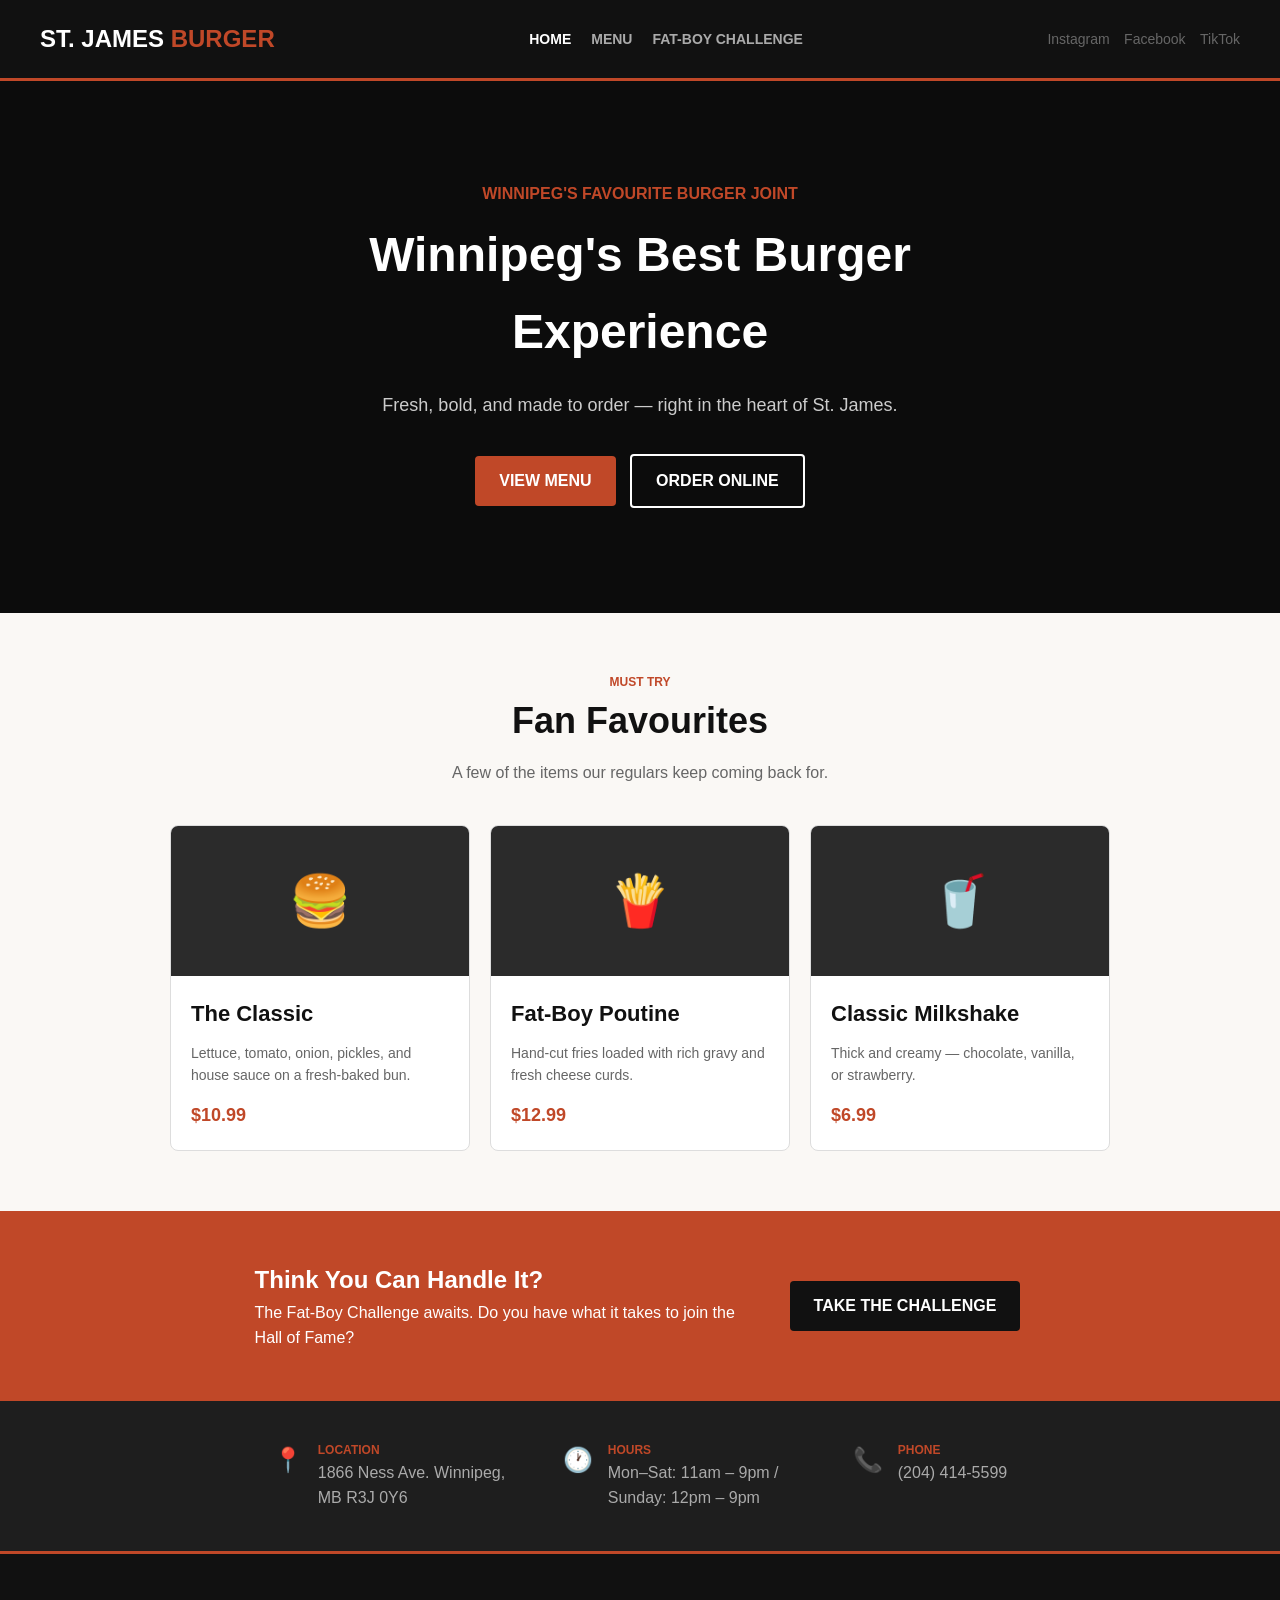
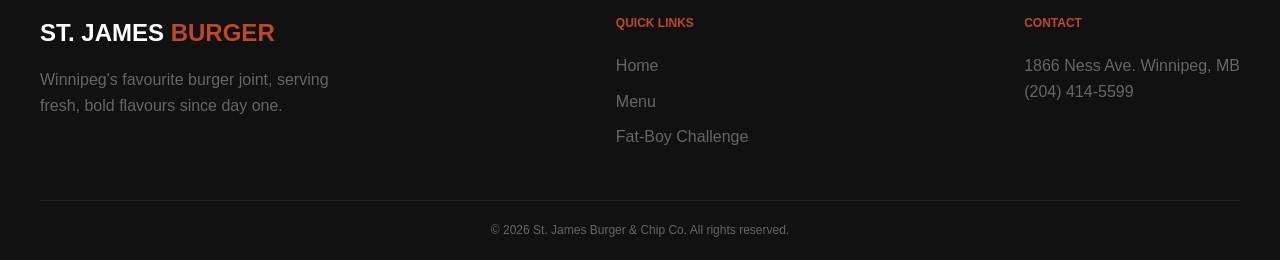
==== index.html @ 5bda3bba "june 4" ====
<!doctype html>
<html lang="en">
  <head>
    <meta charset="UTF-8" />
    <meta name="viewport" content="width=device-width, initial-scale=1.0" />
    <title>St. James Burger & Chip Co.</title>
    <!-- Link to our simplified CSS file -->
    <link rel="stylesheet" href="style/styles.css" />
  </head>
  <body>
    <!-- NAVIGATION -->
    <nav class="navbar">
      <a href="index.html" class="nav-logo">St. James <span>Burger</span></a>
      <ul class="nav-links">
        <li><a href="index.html" class="active">Home</a></li>
        <li><a href="menu.html">Menu</a></li>
        <li><a href="challenge.html">Fat-Boy Challenge</a></li>
      </ul>
      <div class="nav-social">
        <a href="http://www.instagram.com/stjamesburger" target="_blank"
          >Instagram</a
        >
        <a href="http://facebook.com/stjamesburger" target="_blank">Facebook</a>
        <a href="http://tiktok.com/stjamesburger" target="_blank">TikTok</a>
      </div>
    </nav>

    <!-- HERO SECTION -->
    <header class="hero">
      <div class="hero-content">
        <p class="hero-eyebrow">Winnipeg's favourite burger joint</p>
        <h1>Winnipeg's Best Burger Experience</h1>
        <p class="hero-sub">
          Fresh, bold, and made to order — right in the heart of St. James.
        </p>
        <div class="btn-row">
          <a href="menu.html" class="btn btn-primary">View Menu</a>
          <a
            href="https://order.online/store/st-james-burger-chip-co-ness-ave-341763"
            target="_blank"
            class="btn btn-outline"
            >Order Online</a
          >
        </div>
      </div>
    </header>

    <!-- FEATURED ITEMS -->
    <section class="featured">
      <p class="section-label">Must Try</p>
      <h2 class="section-title">Fan Favourites</h2>
      <p class="section-sub">
        A few of the items our regulars keep coming back for.
      </p>

      <div class="cards-grid">
        <!-- Card 1 -->
        <article class="card">
          <div class="card-img">🍔</div>
          <div class="card-body">
            <h3 class="card-name">The Classic</h3>
            <p class="card-desc">
              Lettuce, tomato, onion, pickles, and house sauce on a fresh-baked
              bun.
            </p>
            <span class="card-price">$10.99</span>
          </div>
        </article>

        <!-- Card 2 -->
        <article class="card">
          <div class="card-img">🍟</div>
          <div class="card-body">
            <h3 class="card-name">Fat-Boy Poutine</h3>
            <p class="card-desc">
              Hand-cut fries loaded with rich gravy and fresh cheese curds.
            </p>
            <span class="card-price">$12.99</span>
          </div>
        </article>

        <!-- Card 3 -->
        <article class="card">
          <div class="card-img">🥤</div>
          <div class="card-body">
            <h3 class="card-name">Classic Milkshake</h3>
            <p class="card-desc">
              Thick and creamy — chocolate, vanilla, or strawberry.
            </p>
            <span class="card-price">$6.99</span>
          </div>
        </article>
      </div>
    </section>

    <!-- PROMO BANNER -->
    <div class="promo-banner">
      <div class="promo-text">
        <h2>Think You Can Handle It?</h2>
        <p>
          The Fat-Boy Challenge awaits. Do you have what it takes to join the
          Hall of Fame?
        </p>
      </div>
      <a href="challenge.html" class="btn btn-dark">Take the Challenge</a>
    </div>

    <!-- INFO STRIP -->
    <div class="info-strip">
      <div class="info-block">
        <span class="info-icon">📍</span>
        <div class="info-content">
          <p class="info-label">Location</p>
          <p class="info-text">1866 Ness Ave. Winnipeg, MB R3J 0Y6</p>
        </div>
      </div>

      <div class="info-block">
        <span class="info-icon">🕐</span>
        <div class="info-content">
          <p class="info-label">Hours</p>
          <p class="info-text">Mon–Sat: 11am – 9pm / Sunday: 12pm – 9pm</p>
        </div>
      </div>

      <div class="info-block">
        <span class="info-icon">📞</span>
        <div class="info-content">
          <p class="info-label">Phone</p>
          <p class="info-text">(204) 414-5599</p>
        </div>
      </div>
    </div>

    <!-- FOOTER -->
    <footer class="footer">
      <div class="footer-inner">
        <div class="footer-brand">
          <div class="nav-logo">St. James <span>Burger</span></div>
          <p>
            Winnipeg's favourite burger joint, serving fresh, bold flavours
            since day one.
          </p>
        </div>

        <div class="footer-links-section">
          <p class="footer-heading">Quick Links</p>
          <ul class="footer-links">
            <li><a href="index.html">Home</a></li>
            <li><a href="menu.html">Menu</a></li>
            <li><a href="challenge.html">Fat-Boy Challenge</a></li>
          </ul>
        </div>

        <div class="footer-contact">
          <p class="footer-heading">Contact</p>
          <p>1866 Ness Ave. Winnipeg, MB<br />(204) 414-5599</p>
        </div>
      </div>
      <div class="footer-bottom">
        <p>&copy; 2026 St. James Burger & Chip Co. All rights reserved.</p>
      </div>
    </footer>
  </body>
</html>
---- style/styles.css ----
/* 
   SIMPLIFIED CSS STYLESHEET
   This version uses standard CSS techniques and avoids complex variables or advanced animations.
*/

/* 1. GENERAL STYLES */
* {
  box-sizing: border-box;
  margin: 0;
  padding: 0;
}

body {
  font-family: "Arial", sans-serif; /* Standard font */
  background-color: #faf8f5;
  color: #111111;
  line-height: 1.6;
}

a {
  text-decoration: none;
  color: inherit;
}

ul {
  list-style: none;
}

/* 2. NAVIGATION */
.navbar {
  background-color: #111111;
  color: #ffffff;
  padding: 20px 40px;
  display: flex;
  justify-content: space-between;
  align-items: center;
  border-bottom: 3px solid #c04828;
}

.nav-logo {
  font-size: 24px;
  font-weight: bold;
  text-transform: uppercase;
}

.nav-logo span {
  color: #c04828;
}

.nav-links {
  display: flex;
}

.nav-links li {
  margin-left: 20px;
}

.nav-links a {
  color: #aaaaaa;
  font-size: 14px;
  font-weight: bold;
  text-transform: uppercase;
}

.nav-links a:hover,
.nav-links a.active {
  color: #ffffff;
}

.nav-social a {
  color: #666666;
  margin-left: 10px;
  font-size: 14px;
}

/* 3. HERO SECTION */
.hero {
  background-color: #1e1e1e;
  background-image: url("https://images.squarespace-cdn.com/content/v1/6244bc1489f5d95526ce2e07/b008f5d4-652f-4034-b422-4b54544e9954/Website+Background+copy.jpg");
  background-size: cover;
  background-position: center;
  color: #ffffff;
  padding: 100px 20px;
  text-align: center;
  position: relative;
}

/* Dark overlay for readability */
.hero::before {
  content: "";
  position: absolute;
  top: 0;
  left: 0;
  width: 100%;
  height: 100%;
  background: rgba(0, 0, 0, 0.6);
}

.hero-content {
  position: relative; /* Brings text above the overlay */
  max-width: 800px;
  margin: 0 auto;
}

.hero-eyebrow {
  color: #c04828;
  text-transform: uppercase;
  font-weight: bold;
  margin-bottom: 10px;
}

.hero h1 {
  font-size: 48px;
  margin-bottom: 20px;
}

.hero-sub {
  font-size: 18px;
  margin-bottom: 30px;
  color: #cccccc;
}

/* 4. BUTTONS */
.btn {
  display: inline-block;
  padding: 12px 24px;
  font-weight: bold;
  text-transform: uppercase;
  border-radius: 4px;
  margin: 5px;
}

.btn-primary {
  background-color: #c04828;
  color: #ffffff;
}

.btn-outline {
  border: 2px solid #ffffff;
  color: #ffffff;
}

.btn-dark {
  background-color: #111111;
  color: #ffffff;
}

/* 5. SECTIONS */
section {
  padding: 60px 20px;
  text-align: center;
}

.section-label {
  color: #c04828;
  font-weight: bold;
  text-transform: uppercase;
  font-size: 12px;
}

.section-title {
  font-size: 36px;
  margin-bottom: 10px;
}

.section-sub {
  color: #666666;
  margin-bottom: 40px;
}

/* 6. CARDS GRID */
.cards-grid {
  display: flex;
  justify-content: center;
  flex-wrap: wrap;
  gap: 20px;
}

.card {
  background: #ffffff;
  border: 1px solid #dddddd;
  width: 300px;
  text-align: left;
  border-radius: 8px;
  overflow: hidden;
}

.card-img {
  background-color: #2b2b2b;
  height: 150px;
  display: flex;
  justify-content: center;
  align-items: center;
  font-size: 50px;
}

.card-body {
  padding: 20px;
}

.card-name {
  font-size: 22px;
  margin-bottom: 10px;
}

.card-desc {
  font-size: 14px;
  color: #666666;
  margin-bottom: 15px;
}

.card-price {
  color: #c04828;
  font-weight: bold;
  font-size: 18px;
}

/* 7. PROMO BANNER */
.promo-banner {
  background-color: #c04828;
  color: #ffffff;
  padding: 50px 20px;
  display: flex;
  justify-content: center;
  align-items: center;
  flex-wrap: wrap;
  gap: 30px;
}

.promo-text {
  text-align: left;
  max-width: 500px;
}

/* 8. INFO STRIP */
.info-strip {
  background-color: #1e1e1e;
  color: #aaaaaa;
  padding: 40px 20px;
  display: flex;
  justify-content: center;
  flex-wrap: wrap;
  gap: 40px;
}

.info-block {
  display: flex;
  align-items: flex-start;
  max-width: 250px;
  text-align: left;
}

.info-icon {
  font-size: 24px;
  margin-right: 15px;
}

.info-label {
  color: #c04828;
  font-weight: bold;
  text-transform: uppercase;
  font-size: 12px;
}

/* 9. FOOTER */
.footer {
  background-color: #111111;
  color: #666666;
  padding: 60px 40px 20px;
  border-top: 3px solid #c04828;
}

.footer-inner {
  display: flex;
  justify-content: space-between;
  flex-wrap: wrap;
  gap: 40px;
  margin-bottom: 40px;
}

.footer-brand {
  max-width: 300px;
  text-align: left;
}

.footer-brand .nav-logo {
  color: #ffffff;
  margin-bottom: 15px;
}

.footer-heading {
  color: #c04828;
  font-weight: bold;
  text-transform: uppercase;
  margin-bottom: 20px;
  font-size: 12px;
}

.footer-links li {
  margin-bottom: 10px;
}

.footer-links a:hover {
  color: #ffffff;
}

.footer-bottom {
  border-top: 1px solid #222222;
  padding-top: 20px;
  text-align: center;
  font-size: 12px;
}

/* 10. RESPONSIVE DESIGN */
@media (max-width: 768px) {
  .navbar {
    flex-direction: column;
    padding: 20px;
  }
  .nav-links {
    margin-top: 15px;
  }
  .hero h1 {
    font-size: 32px;
  }
  .promo-banner {
    flex-direction: column;
    text-align: center;
  }
  .promo-text {
    text-align: center;
  }
}
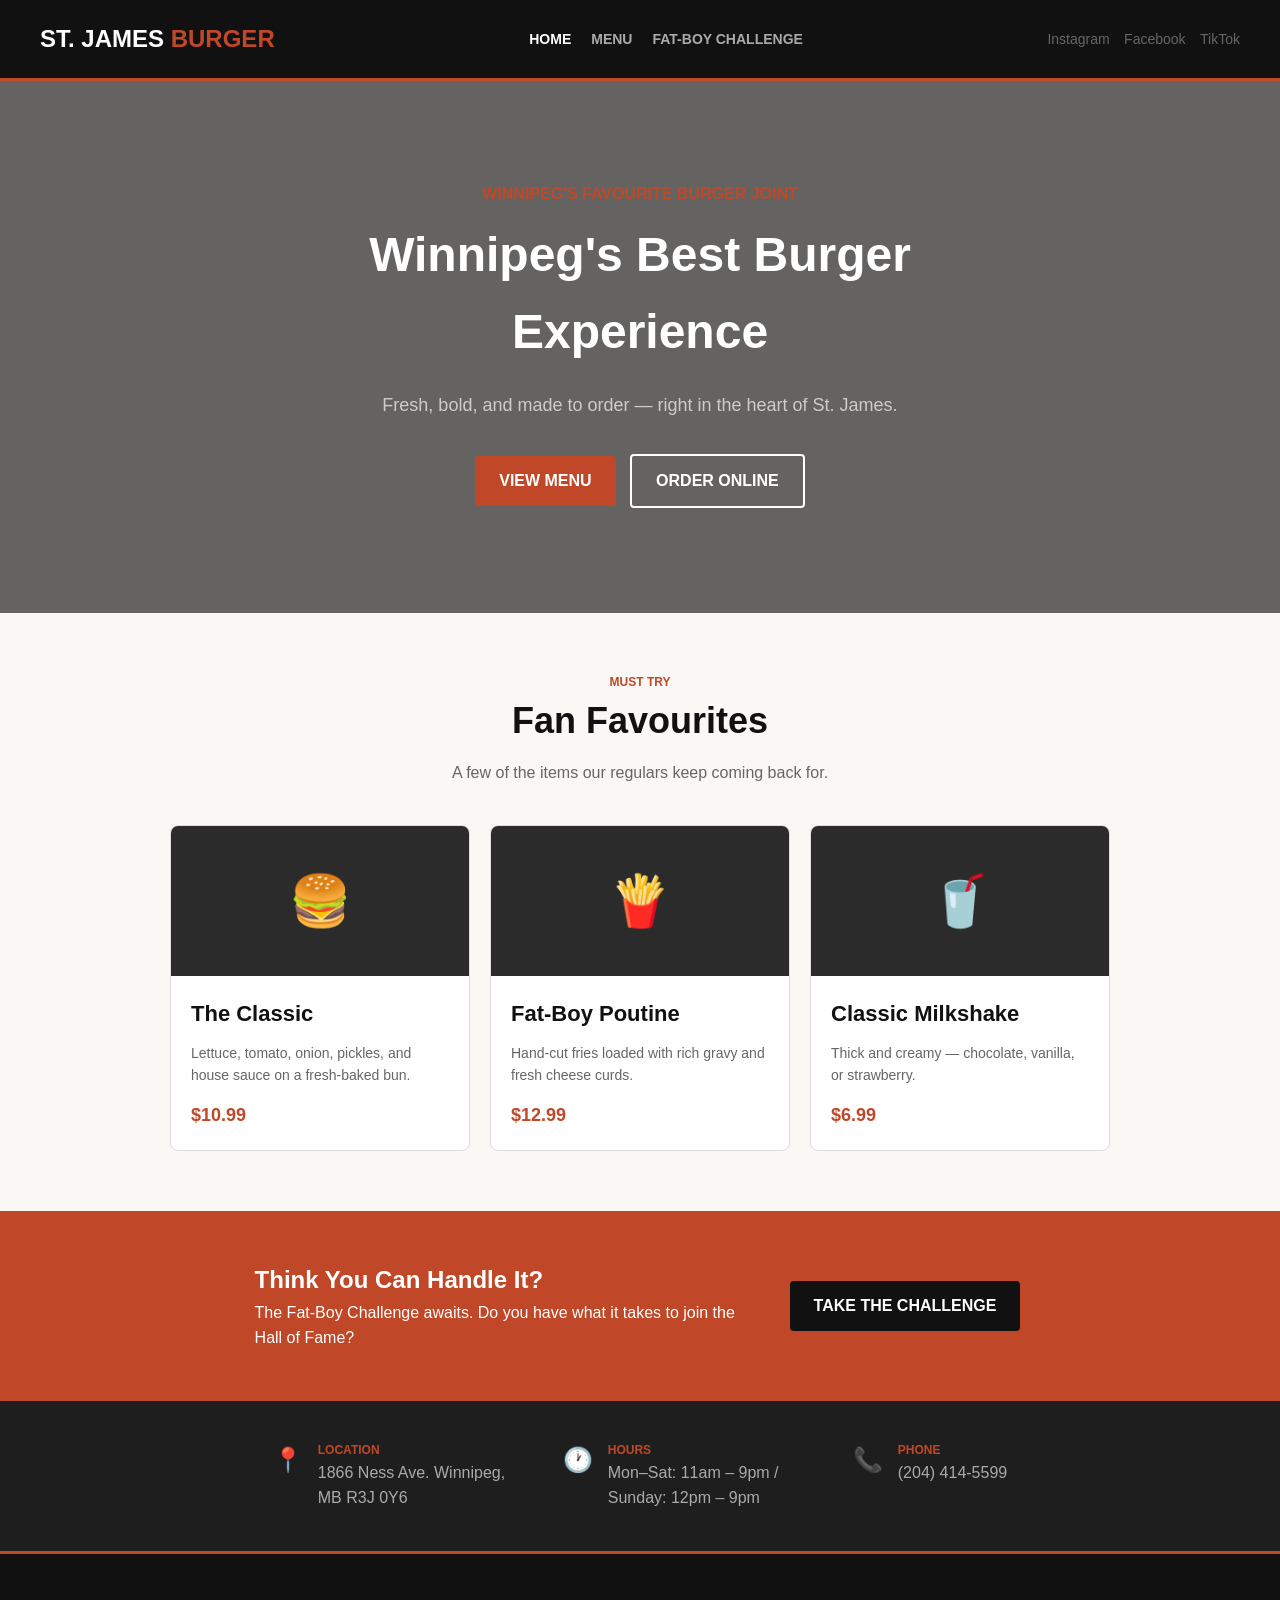
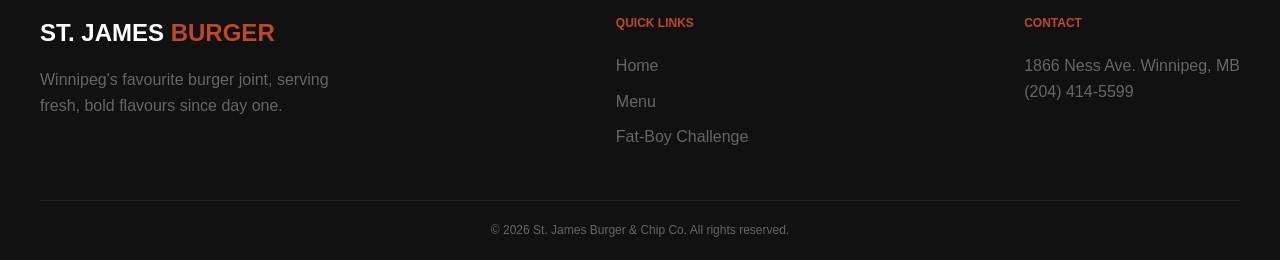
==== commit 8aa1ca2b: "june 5" ====
--- a/index.html
+++ b/index.html
@@ -56,7 +56,7 @@
       <div class="cards-grid">
         <!-- Card 1 -->
         <article class="card">
-          <div class="card-img">🍔</div>
+          <div class="card-img">&#127828;</div>
           <div class="card-body">
             <h3 class="card-name">The Classic</h3>
             <p class="card-desc">
--- a/style/styles.css
+++ b/style/styles.css
@@ -1,8 +1,3 @@
-/* 
-   SIMPLIFIED CSS STYLESHEET
-   This version uses standard CSS techniques and avoids complex variables or advanced animations.
-*/
-
 /* 1. GENERAL STYLES */
 * {
   box-sizing: border-box;
@@ -11,7 +6,7 @@
 }
 
 body {
-  font-family: "Arial", sans-serif; /* Standard font */
+  font-family: Arial, sans-serif;
   background-color: #faf8f5;
   color: #111111;
   line-height: 1.6;
@@ -73,9 +68,8 @@
   font-size: 14px;
 }
 
-/* 3. HERO SECTION */
+/* 3. HERO */
 .hero {
-  background-color: #1e1e1e;
   background-image: url("https://images.squarespace-cdn.com/content/v1/6244bc1489f5d95526ce2e07/b008f5d4-652f-4034-b422-4b54544e9954/Website+Background+copy.jpg");
   background-size: cover;
   background-position: center;
@@ -85,21 +79,17 @@
   position: relative;
 }
 
-/* Dark overlay for readability */
 .hero::before {
   content: "";
   position: absolute;
-  top: 0;
-  left: 0;
-  width: 100%;
-  height: 100%;
+  inset: 0;
   background: rgba(0, 0, 0, 0.6);
 }
 
 .hero-content {
-  position: relative; /* Brings text above the overlay */
+  position: relative;
   max-width: 800px;
-  margin: 0 auto;
+  margin: auto;
 }
 
 .hero-eyebrow {
@@ -116,8 +106,8 @@
 
 .hero-sub {
   font-size: 18px;
+  color: #cccccc;
   margin-bottom: 30px;
-  color: #cccccc;
 }
 
 /* 4. BUTTONS */
@@ -128,21 +118,19 @@
   text-transform: uppercase;
   border-radius: 4px;
   margin: 5px;
+  color: #ffffff;
 }
 
 .btn-primary {
   background-color: #c04828;
-  color: #ffffff;
 }
 
 .btn-outline {
   border: 2px solid #ffffff;
-  color: #ffffff;
 }
 
 .btn-dark {
   background-color: #111111;
-  color: #ffffff;
 }
 
 /* 5. SECTIONS */
@@ -153,9 +141,9 @@
 
 .section-label {
   color: #c04828;
-  font-weight: bold;
-  text-transform: uppercase;
   font-size: 12px;
+  font-weight: bold;
+  text-transform: uppercase;
 }
 
 .section-title {
@@ -168,7 +156,7 @@
   margin-bottom: 40px;
 }
 
-/* 6. CARDS GRID */
+/* 6. CARDS */
 .cards-grid {
   display: flex;
   justify-content: center;
@@ -180,9 +168,9 @@
   background: #ffffff;
   border: 1px solid #dddddd;
   width: 300px;
-  text-align: left;
   border-radius: 8px;
   overflow: hidden;
+  text-align: left;
 }
 
 .card-img {
@@ -204,18 +192,18 @@
 }
 
 .card-desc {
+  color: #666666;
   font-size: 14px;
-  color: #666666;
   margin-bottom: 15px;
 }
 
 .card-price {
   color: #c04828;
-  font-weight: bold;
   font-size: 18px;
-}
-
-/* 7. PROMO BANNER */
+  font-weight: bold;
+}
+
+/* 7. PROMO */
 .promo-banner {
   background-color: #c04828;
   color: #ffffff;
@@ -228,8 +216,8 @@
 }
 
 .promo-text {
+  max-width: 500px;
   text-align: left;
-  max-width: 500px;
 }
 
 /* 8. INFO STRIP */
@@ -257,9 +245,9 @@
 
 .info-label {
   color: #c04828;
-  font-weight: bold;
-  text-transform: uppercase;
   font-size: 12px;
+  font-weight: bold;
+  text-transform: uppercase;
 }
 
 /* 9. FOOTER */
@@ -290,10 +278,10 @@
 
 .footer-heading {
   color: #c04828;
+  font-size: 12px;
   font-weight: bold;
   text-transform: uppercase;
   margin-bottom: 20px;
-  font-size: 12px;
 }
 
 .footer-links li {
@@ -311,23 +299,27 @@
   font-size: 12px;
 }
 
-/* 10. RESPONSIVE DESIGN */
+/* 10. MOBILE */
 @media (max-width: 768px) {
   .navbar {
     flex-direction: column;
     padding: 20px;
   }
+
   .nav-links {
     margin-top: 15px;
   }
+
   .hero h1 {
     font-size: 32px;
   }
+
+  .promo-banner,
+  .promo-text {
+    text-align: center;
+  }
+
   .promo-banner {
     flex-direction: column;
-    text-align: center;
-  }
-  .promo-text {
-    text-align: center;
-  }
-}
+  }
+}
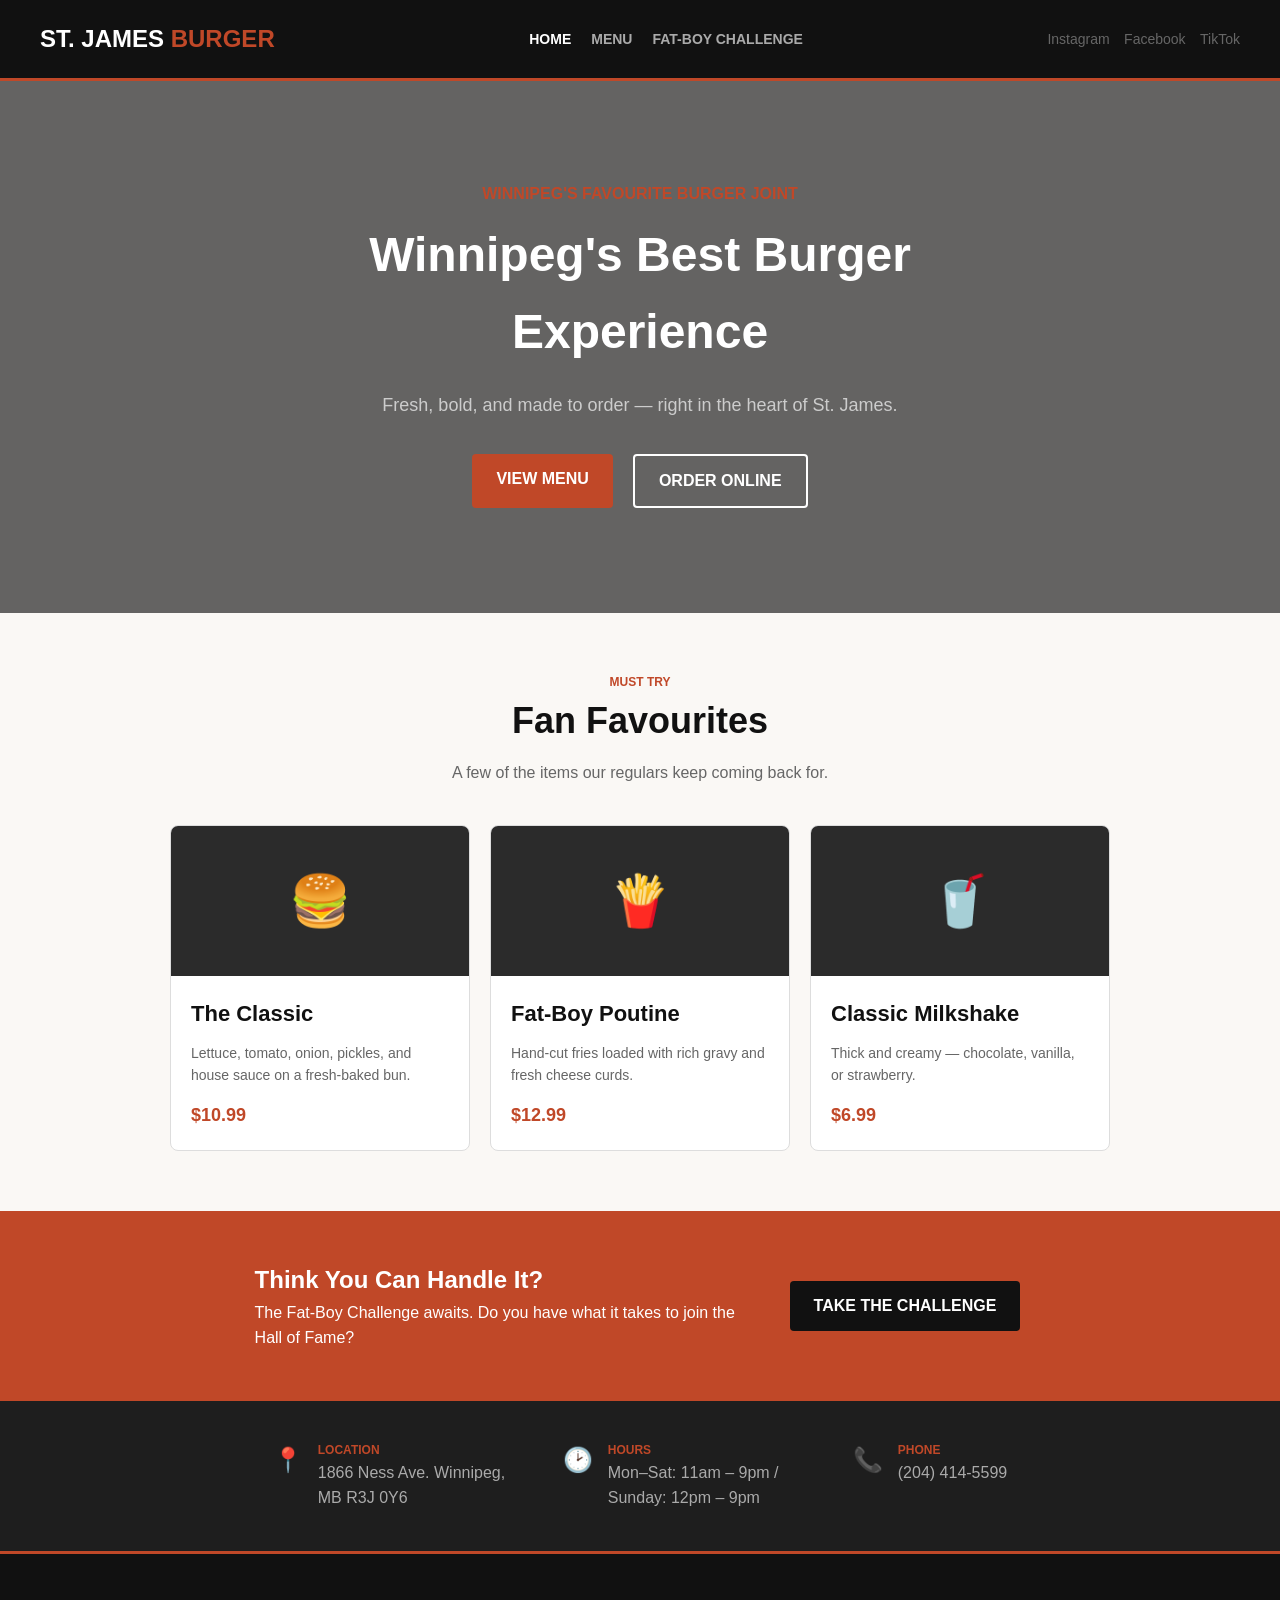
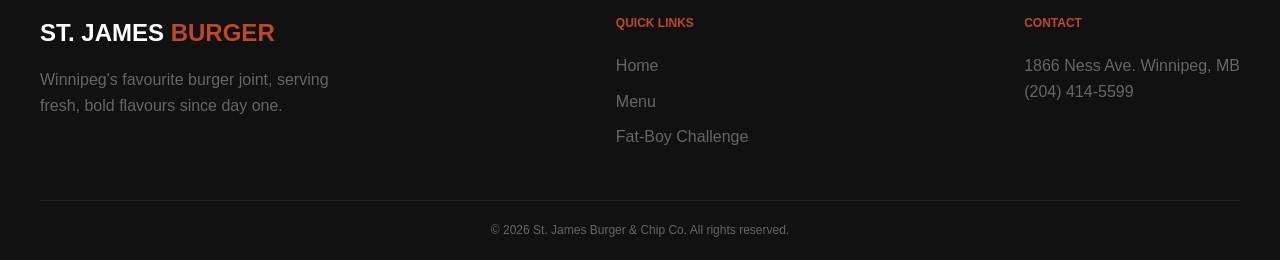
==== commit da0ba2d1: "june 11" ====
--- a/index.html
+++ b/index.html
@@ -54,7 +54,7 @@
       </p>
 
       <div class="cards-grid">
-        <!-- Card 1 -->
+        <!-- Menu Item 1 -->
         <article class="card">
           <div class="card-img">&#127828;</div>
           <div class="card-body">
@@ -67,9 +67,9 @@
           </div>
         </article>
 
-        <!-- Card 2 -->
+        <!-- Menu Item 2 -->
         <article class="card">
-          <div class="card-img">🍟</div>
+          <div class="card-img">&#x1F35F;</div>
           <div class="card-body">
             <h3 class="card-name">Fat-Boy Poutine</h3>
             <p class="card-desc">
@@ -79,9 +79,9 @@
           </div>
         </article>
 
-        <!-- Card 3 -->
+        <!-- Menu Item 3 -->
         <article class="card">
-          <div class="card-img">🥤</div>
+          <div class="card-img">&#x1F964;</div>
           <div class="card-body">
             <h3 class="card-name">Classic Milkshake</h3>
             <p class="card-desc">
@@ -108,7 +108,7 @@
     <!-- INFO STRIP -->
     <div class="info-strip">
       <div class="info-block">
-        <span class="info-icon">📍</span>
+        <span class="info-icon">&#128205;</span>
         <div class="info-content">
           <p class="info-label">Location</p>
           <p class="info-text">1866 Ness Ave. Winnipeg, MB R3J 0Y6</p>
@@ -116,7 +116,7 @@
       </div>
 
       <div class="info-block">
-        <span class="info-icon">🕐</span>
+        <span class="info-icon">&#128337;</span>
         <div class="info-content">
           <p class="info-label">Hours</p>
           <p class="info-text">Mon–Sat: 11am – 9pm / Sunday: 12pm – 9pm</p>
@@ -124,7 +124,7 @@
       </div>
 
       <div class="info-block">
-        <span class="info-icon">📞</span>
+        <span class="info-icon">&#128222;</span>
         <div class="info-content">
           <p class="info-label">Phone</p>
           <p class="info-text">(204) 414-5599</p>
--- a/style/styles.css
+++ b/style/styles.css
@@ -1,4 +1,6 @@
-/* 1. GENERAL STYLES */
+/* ==========================================================================
+   1. GENERAL STYLES
+   ========================================================================== */
 * {
   box-sizing: border-box;
   margin: 0;
@@ -21,7 +23,9 @@
   list-style: none;
 }
 
-/* 2. NAVIGATION */
+/* ==========================================================================
+   2. NAVIGATION
+   ========================================================================== */
 .navbar {
   background-color: #111111;
   color: #ffffff;
@@ -68,7 +72,9 @@
   font-size: 14px;
 }
 
-/* 3. HERO */
+/* ==========================================================================
+   3. HERO
+   ========================================================================== */
 .hero {
   background-image: url("https://images.squarespace-cdn.com/content/v1/6244bc1489f5d95526ce2e07/b008f5d4-652f-4034-b422-4b54544e9954/Website+Background+copy.jpg");
   background-size: cover;
@@ -110,7 +116,16 @@
   margin-bottom: 30px;
 }
 
-/* 4. BUTTONS */
+.btn-row {
+  display: flex;
+  justify-content: center;
+  gap: 10px;
+  flex-wrap: wrap;
+}
+
+/* ==========================================================================
+   4. BUTTONS
+   ========================================================================== */
 .btn {
   display: inline-block;
   padding: 12px 24px;
@@ -119,6 +134,11 @@
   border-radius: 4px;
   margin: 5px;
   color: #ffffff;
+  transition: opacity 0.2s ease;
+}
+
+.btn:hover {
+  opacity: 0.9;
 }
 
 .btn-primary {
@@ -133,7 +153,9 @@
   background-color: #111111;
 }
 
-/* 5. SECTIONS */
+/* ==========================================================================
+   5. SECTIONS
+   ========================================================================== */
 section {
   padding: 60px 20px;
   text-align: center;
@@ -156,7 +178,9 @@
   margin-bottom: 40px;
 }
 
-/* 6. CARDS */
+/* ==========================================================================
+   6. CARDS (INDEX FEATURED ITEMS)
+   ========================================================================== */
 .cards-grid {
   display: flex;
   justify-content: center;
@@ -203,7 +227,9 @@
   font-weight: bold;
 }
 
-/* 7. PROMO */
+/* ==========================================================================
+   7. PROMO
+   ========================================================================== */
 .promo-banner {
   background-color: #c04828;
   color: #ffffff;
@@ -220,7 +246,9 @@
   text-align: left;
 }
 
-/* 8. INFO STRIP */
+/* ==========================================================================
+   8. INFO STRIP
+   ========================================================================== */
 .info-strip {
   background-color: #1e1e1e;
   color: #aaaaaa;
@@ -250,7 +278,9 @@
   text-transform: uppercase;
 }
 
-/* 9. FOOTER */
+/* ==========================================================================
+   9. FOOTER
+   ========================================================================== */
 .footer {
   background-color: #111111;
   color: #666666;
@@ -274,6 +304,11 @@
 .footer-brand .nav-logo {
   color: #ffffff;
   margin-bottom: 15px;
+}
+
+.footer-desc {
+  font-size: 14px;
+  color: #666666;
 }
 
 .footer-heading {
@@ -299,7 +334,157 @@
   font-size: 12px;
 }
 
-/* 10. MOBILE */
+/* ==========================================================================
+  10. FAST-FOOD MENU LAYOUT (MENU PAGE SPECIFIC)
+   ========================================================================== */
+.menu-header {
+  background-color: #111111;
+  color: #ffffff;
+  padding: 60px 20px;
+  text-align: center;
+  border-bottom: 3px solid #c04828;
+}
+
+.menu-header-sub {
+  font-size: 16px;
+  color: #aaaaaa;
+  margin-top: 8px;
+}
+
+.menu-content {
+  padding: 48px 40px;
+  max-width: 1200px;
+  margin: 0 auto;
+}
+
+/* Dynamic Tab Switcher Bar */
+.tab-bar {
+  display: flex;
+  justify-content: center;
+  gap: 12px;
+  margin-bottom: 40px;
+}
+
+.tab-btn {
+  background-color: #ffffff;
+  color: #111111;
+  border: 2px solid #dddddd;
+  padding: 10px 24px;
+  font-size: 14px;
+  font-weight: bold;
+  text-transform: uppercase;
+  border-radius: 25px;
+  cursor: pointer;
+  transition: all 0.2s ease;
+}
+
+.tab-btn:hover {
+  border-color: #c04828;
+  color: #c04828;
+}
+
+.tab-btn.active {
+  background-color: #c04828;
+  color: #ffffff;
+  border-color: #c04828;
+}
+
+/* Display mechanics for tab toggling */
+.menu-category {
+  display: none;
+}
+
+.menu-category.active {
+  display: block;
+}
+
+/* Responsive Two-Column Board Setup */
+.menu-grid {
+  display: grid;
+  grid-template-columns: repeat(auto-fit, minmax(450px, 1fr));
+  gap: 24px;
+}
+
+/* Wide Diner-Style Rows */
+.menu-item {
+  background-color: #ffffff;
+  border: 1px solid #dddddd;
+  border-radius: 8px;
+  padding: 20px;
+  display: flex;
+  align-items: center;
+  gap: 20px;
+  position: relative;
+  text-align: left;
+  box-shadow: 0 4px 6px rgba(0, 0, 0, 0.02);
+}
+
+.menu-item-emoji {
+  font-size: 32px;
+  background-color: #faf8f5;
+  width: 60px;
+  height: 60px;
+  display: flex;
+  align-items: center;
+  justify-content: center;
+  border-radius: 6px;
+  border: 1px solid #eeeeee;
+  flex-shrink: 0;
+}
+
+.menu-item-info {
+  flex-grow: 1;
+  padding-right: 75px; /* Ensures text never spills into price layout */
+}
+
+.menu-item-name {
+  font-size: 18px;
+  font-weight: bold;
+  color: #111111;
+  margin-bottom: 4px;
+}
+
+.menu-item-desc {
+  font-size: 13px;
+  color: #666666;
+  line-height: 1.4;
+}
+
+/* Fast Food Overhead Pricing Position */
+.menu-item-price {
+  font-size: 18px;
+  font-weight: bold;
+  color: #111111;
+  position: absolute;
+  right: 20px;
+  top: 20px;
+}
+
+/* Special Highlighting Styles (e.g., Fat-Boy Challenge Item) */
+.showcase-item {
+  border: 2px dashed #c04828;
+  background-color: #fffdfb;
+}
+
+.menu-item-price.highlight {
+  color: #c04828;
+  font-size: 19px;
+}
+
+.menu-cta {
+  text-align: center;
+  margin-top: 48px;
+}
+
+.menu-cta p {
+  color: #666666;
+  margin-bottom: 16px;
+  font-size: 15px;
+}
+
+/* ==========================================================================
+   11. MOBILE & RESPONSIVE LAYOUT adjustments
+   ========================================================================== */
 @media (max-width: 768px) {
   .navbar {
     flex-direction: column;
@@ -322,4 +507,29 @@
   .promo-banner {
     flex-direction: column;
   }
-}
+
+  /* Menu Page Mobile Fixes */
+  .menu-content {
+    padding: 32px 20px;
+  }
+
+  .tab-bar {
+    flex-wrap: wrap;
+    gap: 8px;
+  }
+
+  .tab-btn {
+    flex: 1 1 28%;
+    padding: 8px 12px;
+    font-size: 12px;
+    text-align: center;
+  }
+
+  .menu-grid {
+    grid-template-columns: 1fr;
+  }
+
+  .menu-item {
+    padding: 16px;
+  }
+}
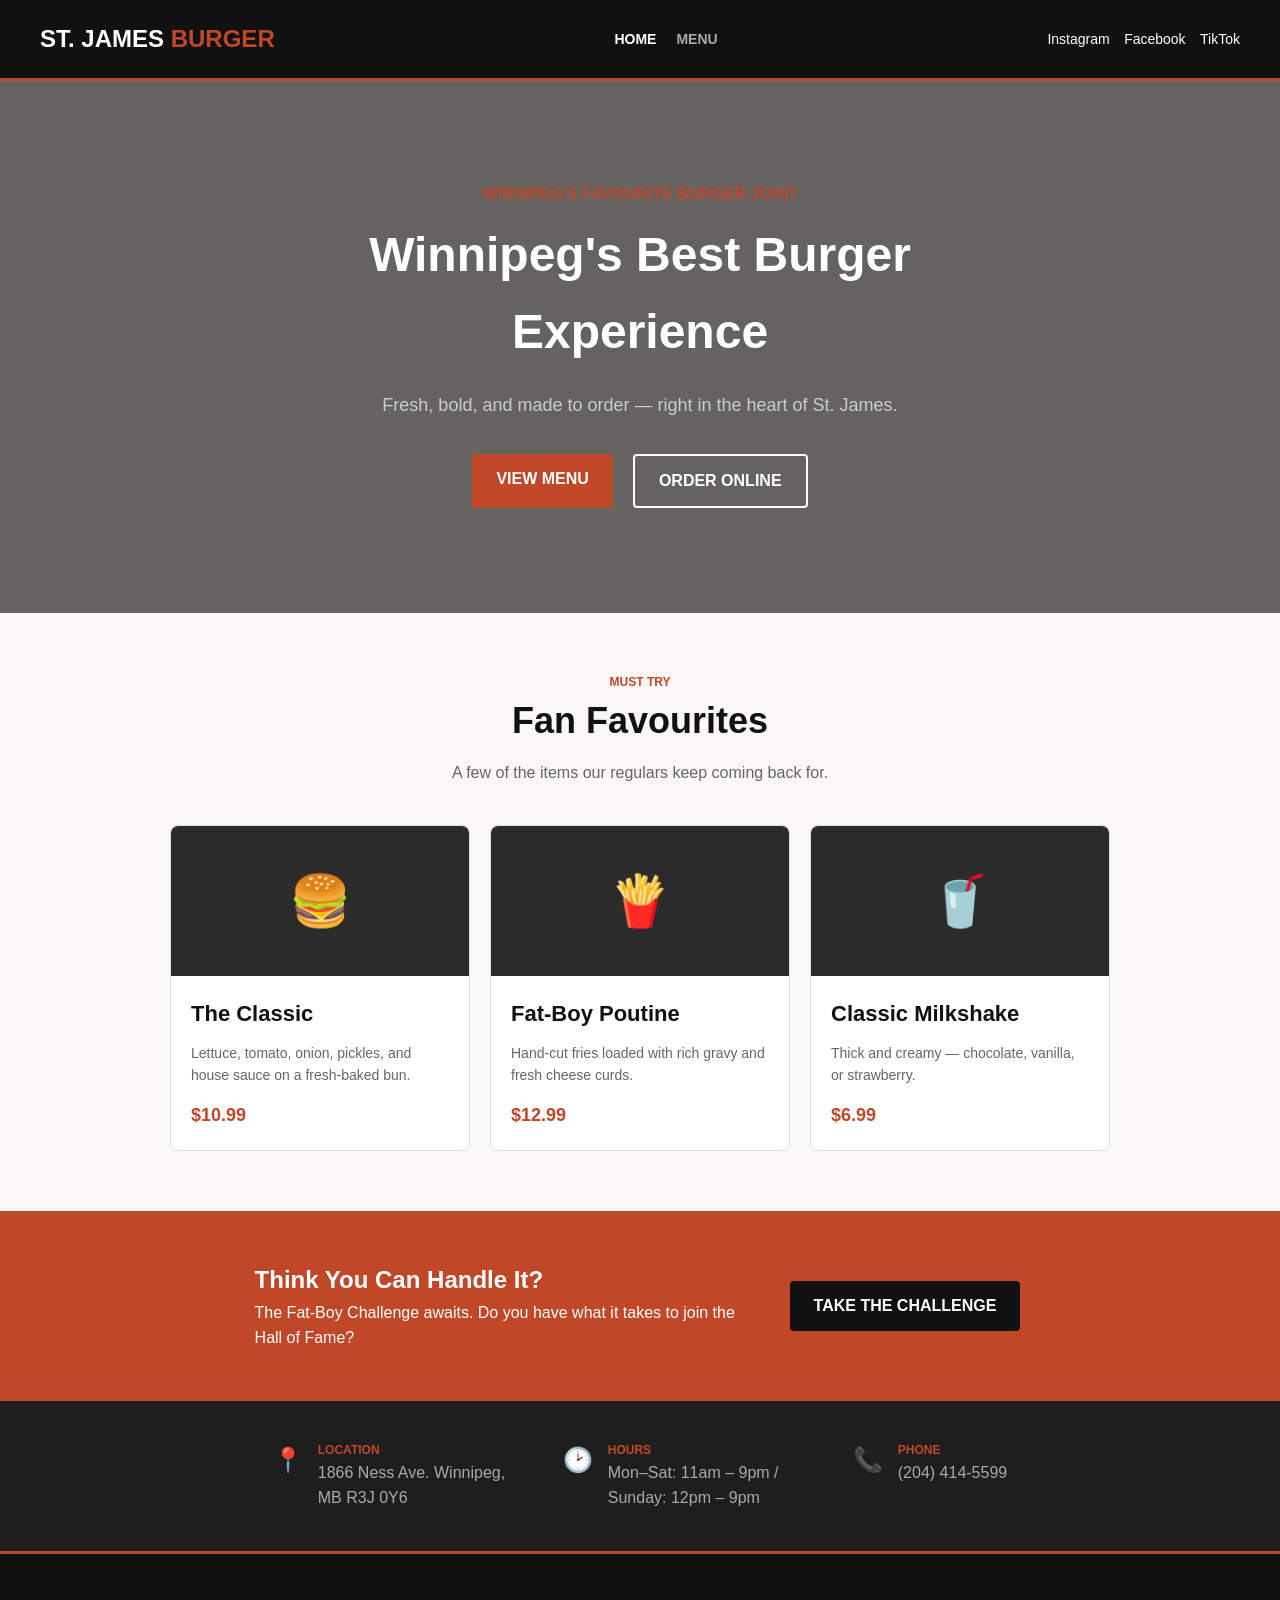
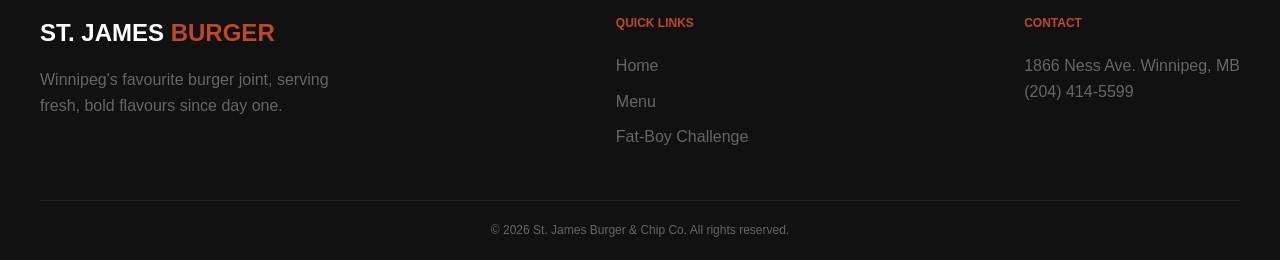
==== commit c9519862: "june 15" ====
--- a/index.html
+++ b/index.html
@@ -14,7 +14,6 @@
       <ul class="nav-links">
         <li><a href="index.html" class="active">Home</a></li>
         <li><a href="menu.html">Menu</a></li>
-        <li><a href="challenge.html">Fat-Boy Challenge</a></li>
       </ul>
       <div class="nav-social">
         <a href="http://www.instagram.com/stjamesburger" target="_blank"
@@ -27,7 +26,7 @@
 
     <!-- HERO SECTION -->
     <header class="hero">
-      <div class="hero-content">
+      <div class="hero-content animate-fade-up">
         <p class="hero-eyebrow">Winnipeg's favourite burger joint</p>
         <h1>Winnipeg's Best Burger Experience</h1>
         <p class="hero-sub">
--- a/style/styles.css
+++ b/style/styles.css
@@ -24,7 +24,7 @@
 }
 
 /* ==========================================================================
-   2. NAVIGATION
+  2. NAVIGATION
    ========================================================================== */
 .navbar {
   background-color: #111111;
@@ -67,7 +67,7 @@
 }
 
 .nav-social a {
-  color: #666666;
+  color: #ffffff;
   margin-left: 10px;
   font-size: 14px;
 }
@@ -335,7 +335,7 @@
 }
 
 /* ==========================================================================
-  10. FAST-FOOD MENU LAYOUT (MENU PAGE SPECIFIC)
+   10. FAST-FOOD MENU LAYOUT (SCROLLABLE SECTIONS)
    ========================================================================== */
 .menu-header {
   background-color: #111111;
@@ -352,60 +352,35 @@
 }
 
 .menu-content {
-  padding: 48px 40px;
+  padding: 20px 20px 48px;
   max-width: 1200px;
   margin: 0 auto;
 }
 
-/* Dynamic Tab Switcher Bar */
-.tab-bar {
-  display: flex;
-  justify-content: center;
-  gap: 12px;
-  margin-bottom: 40px;
-}
-
-.tab-btn {
-  background-color: #ffffff;
+/* Individual Category Section blocks */
+.menu-section {
+  padding: 40px 0 20px;
+  text-align: left; /* Overrides the main index section alignments */
+}
+
+.menu-section-heading {
+  font-size: 28px;
+  font-weight: bold;
   color: #111111;
-  border: 2px solid #dddddd;
-  padding: 10px 24px;
-  font-size: 14px;
-  font-weight: bold;
-  text-transform: uppercase;
-  border-radius: 25px;
-  cursor: pointer;
-  transition: all 0.2s ease;
-}
-
-.tab-btn:hover {
-  border-color: #c04828;
-  color: #c04828;
-}
-
-.tab-btn.active {
-  background-color: #c04828;
-  color: #ffffff;
-  border-color: #c04828;
-}
-
-/* Display mechanics for tab toggling */
-.menu-category {
-  display: none;
-}
-
-.menu-category.active {
-  display: block;
-}
-
-/* Responsive Two-Column Board Setup */
+  border-bottom: 2px solid #c04828;
+  padding-bottom: 8px;
+  margin-bottom: 24px;
+  text-transform: uppercase;
+}
+
+/* Responsive Grid Configuration (2 columns on computers) */
 .menu-grid {
   display: grid;
   grid-template-columns: repeat(auto-fit, minmax(450px, 1fr));
   gap: 24px;
 }
 
-/* Wide Diner-Style Rows */
+/* Wide Diner-Style Board Rows */
 .menu-item {
   background-color: #ffffff;
   border: 1px solid #dddddd;
@@ -434,7 +409,7 @@
 
 .menu-item-info {
   flex-grow: 1;
-  padding-right: 75px; /* Ensures text never spills into price layout */
+  padding-right: 75px; /* Keeps text away from absolute price line */
 }
 
 .menu-item-name {
@@ -450,7 +425,7 @@
   line-height: 1.4;
 }
 
-/* Fast Food Overhead Pricing Position */
+/* Price placement layout */
 .menu-item-price {
   font-size: 18px;
   font-weight: bold;
@@ -460,7 +435,7 @@
   top: 20px;
 }
 
-/* Special Highlighting Styles (e.g., Fat-Boy Challenge Item) */
+/* Special Highlight Styling (e.g., Fat-Boy Challenge Item) */
 .showcase-item {
   border: 2px dashed #c04828;
   background-color: #fffdfb;
@@ -473,7 +448,7 @@
 
 .menu-cta {
   text-align: center;
-  margin-top: 48px;
+  margin-top: 60px;
 }
 
 .menu-cta p {
@@ -483,7 +458,7 @@
 }
 
 /* ==========================================================================
-   11. MOBILE & RESPONSIVE LAYOUT adjustments
+   11. MOBILE & RESPONSIVE LAYOUT ADJUSTMENTS
    ========================================================================== */
 @media (max-width: 768px) {
   .navbar {
@@ -508,28 +483,59 @@
     flex-direction: column;
   }
 
-  /* Menu Page Mobile Fixes */
+  /* Menu Page Mobile adjustments */
   .menu-content {
-    padding: 32px 20px;
-  }
-
-  .tab-bar {
-    flex-wrap: wrap;
-    gap: 8px;
-  }
-
-  .tab-btn {
-    flex: 1 1 28%;
-    padding: 8px 12px;
-    font-size: 12px;
-    text-align: center;
+    padding: 10px 10px 40px;
+  }
+
+  .menu-section-heading {
+    font-size: 22px;
   }
 
   .menu-grid {
-    grid-template-columns: 1fr;
+    grid-template-columns: 1fr; /* Stack into 1 clean column on mobile screens */
   }
 
   .menu-item {
     padding: 16px;
   }
 }
+
+/* 12. ANIMATIONS & TRANSITIONS (FOR RUBRIC REQUIREMENTS) */
+
+/* Smooth Fade-In Up Animation for Page Elements */
+@keyframes fadeInUp {
+  from {
+    opacity: 0;
+    transform: translateY(20px); /* Starts 20px lower down */
+  }
+  to {
+    opacity: 1;
+    transform: translateY(0); /* Moves up to its natural position */
+  }
+}
+
+/* Class to trigger the animation */
+.animate-fade-up {
+  animation: fadeInUp 0.8s ease-out forwards;
+}
+
+/* Smooth transition for all standard hover states across the site */
+.nav-links a,
+.btn,
+.tab-btn {
+  transition: all 0.2s ease-in-out;
+}
+
+.menu-header {
+  background-image:
+    linear-gradient(rgba(0, 0, 0, 0.65), rgba(0, 0, 0, 0.65)),
+    url("https://images.squarespace-cdn.com/content/v1/6244bc1489f5d95526ce2e07/b008f5d4-652f-4034-b422-4b54544e9954/Website+Background+copy.jpg");
+  background-size: cover;
+  background-position: center;
+  color: #ffffff;
+  padding: 100px 20px;
+  text-align: center;
+  overflow: hidden;
+}
+/* Replaces the emoji window with a clean, cropped photo container */
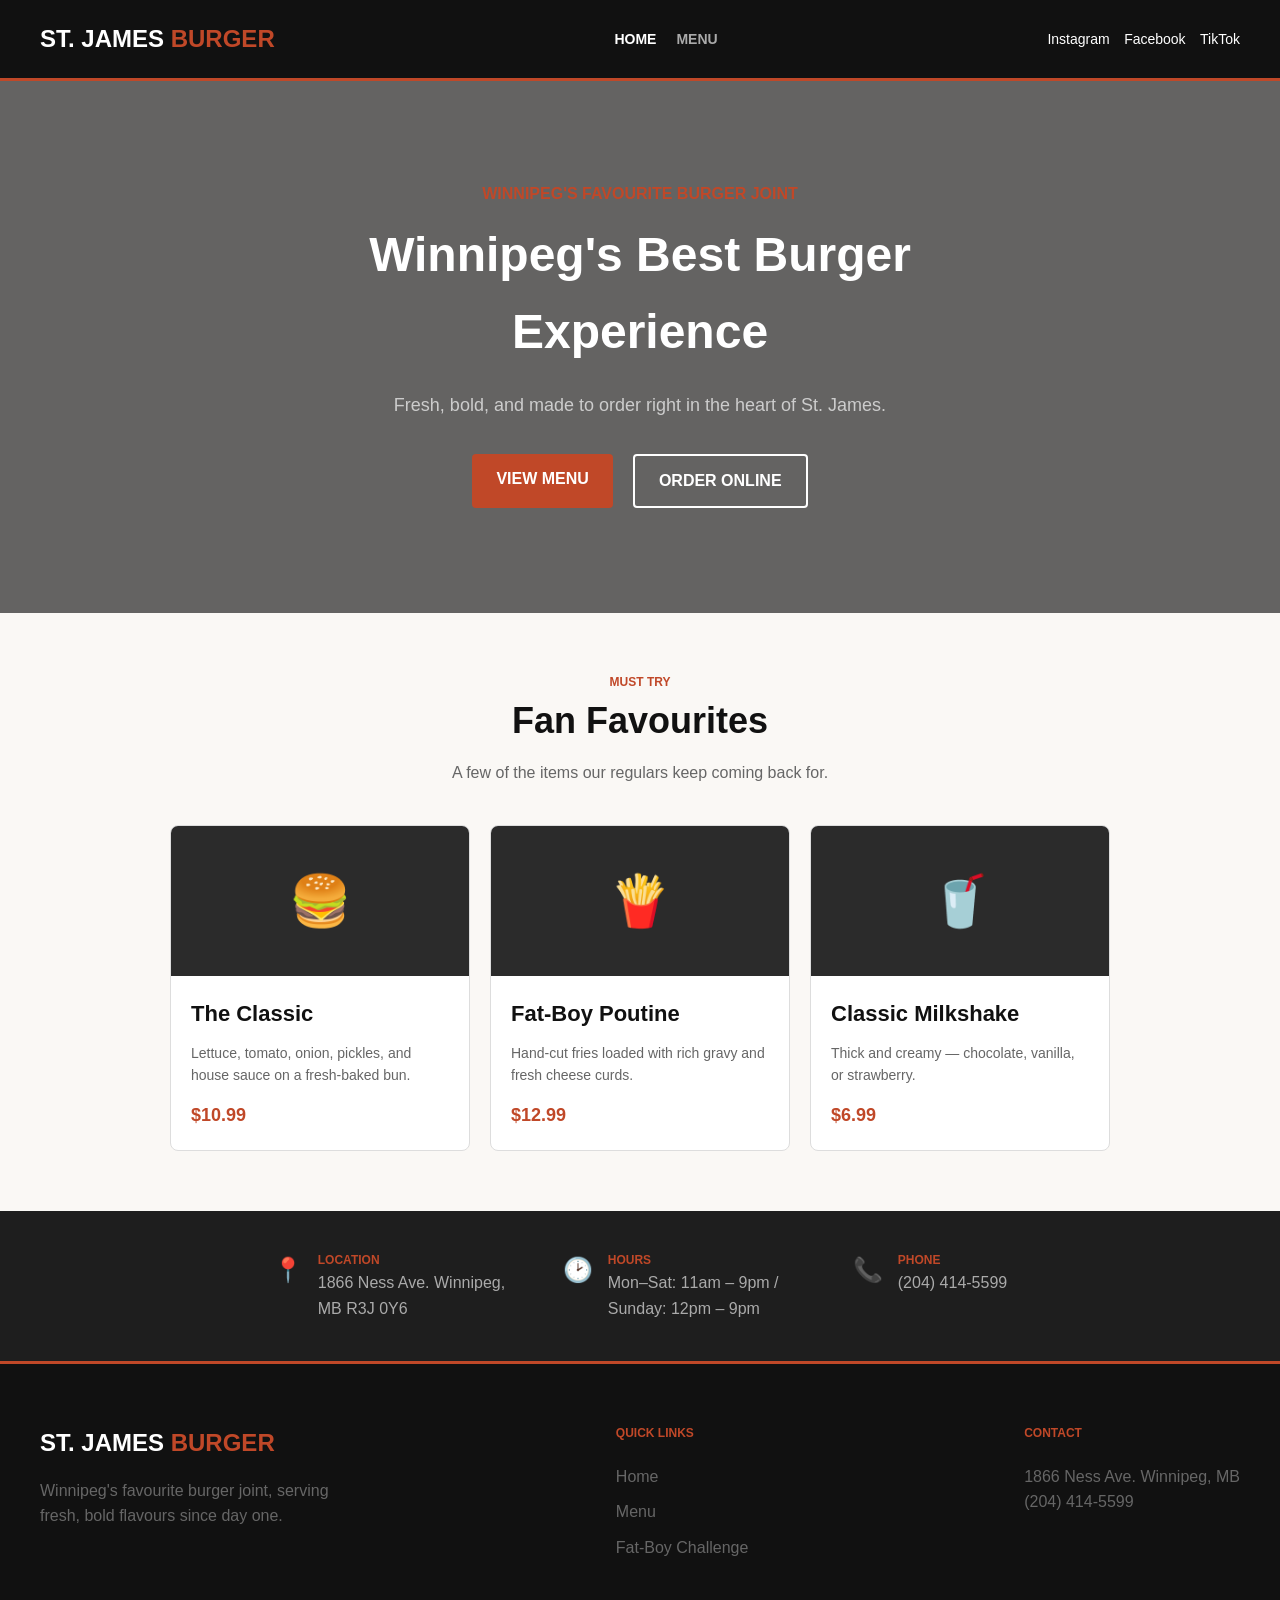
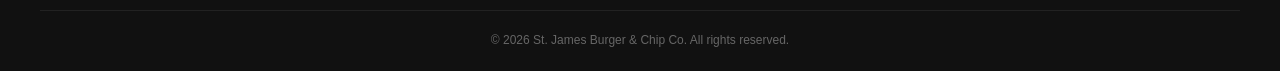
==== commit 2d438be6: "june 15" ====
--- a/index.html
+++ b/index.html
@@ -30,7 +30,7 @@
         <p class="hero-eyebrow">Winnipeg's favourite burger joint</p>
         <h1>Winnipeg's Best Burger Experience</h1>
         <p class="hero-sub">
-          Fresh, bold, and made to order — right in the heart of St. James.
+          Fresh, bold, and made to order right in the heart of St. James.
         </p>
         <div class="btn-row">
           <a href="menu.html" class="btn btn-primary">View Menu</a>
@@ -92,18 +92,6 @@
       </div>
     </section>
 
-    <!-- PROMO BANNER -->
-    <div class="promo-banner">
-      <div class="promo-text">
-        <h2>Think You Can Handle It?</h2>
-        <p>
-          The Fat-Boy Challenge awaits. Do you have what it takes to join the
-          Hall of Fame?
-        </p>
-      </div>
-      <a href="challenge.html" class="btn btn-dark">Take the Challenge</a>
-    </div>
-
     <!-- INFO STRIP -->
     <div class="info-strip">
       <div class="info-block">
--- a/style/styles.css
+++ b/style/styles.css
@@ -179,7 +179,7 @@
 }
 
 /* ==========================================================================
-   6. CARDS (INDEX FEATURED ITEMS)
+  6. CARDS (INDEX FEATURED ITEMS)
    ========================================================================== */
 .cards-grid {
   display: flex;
@@ -228,26 +228,7 @@
 }
 
 /* ==========================================================================
-   7. PROMO
-   ========================================================================== */
-.promo-banner {
-  background-color: #c04828;
-  color: #ffffff;
-  padding: 50px 20px;
-  display: flex;
-  justify-content: center;
-  align-items: center;
-  flex-wrap: wrap;
-  gap: 30px;
-}
-
-.promo-text {
-  max-width: 500px;
-  text-align: left;
-}
-
-/* ==========================================================================
-   8. INFO STRIP
+  7. INFO STRIP
    ========================================================================== */
 .info-strip {
   background-color: #1e1e1e;
@@ -279,7 +260,7 @@
 }
 
 /* ==========================================================================
-   9. FOOTER
+   8. FOOTER
    ========================================================================== */
 .footer {
   background-color: #111111;
@@ -335,7 +316,7 @@
 }
 
 /* ==========================================================================
-   10. FAST-FOOD MENU LAYOUT (SCROLLABLE SECTIONS)
+   9. FAST-FOOD MENU LAYOUT (SCROLLABLE SECTIONS)
    ========================================================================== */
 .menu-header {
   background-color: #111111;
@@ -458,7 +439,7 @@
 }
 
 /* ==========================================================================
-   11. MOBILE & RESPONSIVE LAYOUT ADJUSTMENTS
+   10. MOBILE & RESPONSIVE LAYOUT ADJUSTMENTS
    ========================================================================== */
 @media (max-width: 768px) {
   .navbar {
@@ -474,15 +455,6 @@
     font-size: 32px;
   }
 
-  .promo-banner,
-  .promo-text {
-    text-align: center;
-  }
-
-  .promo-banner {
-    flex-direction: column;
-  }
-
   /* Menu Page Mobile adjustments */
   .menu-content {
     padding: 10px 10px 40px;
@@ -501,7 +473,7 @@
   }
 }
 
-/* 12. ANIMATIONS & TRANSITIONS (FOR RUBRIC REQUIREMENTS) */
+/* 11. ANIMATIONS & TRANSITIONS (FOR RUBRIC REQUIREMENTS) */
 
 /* Smooth Fade-In Up Animation for Page Elements */
 @keyframes fadeInUp {
